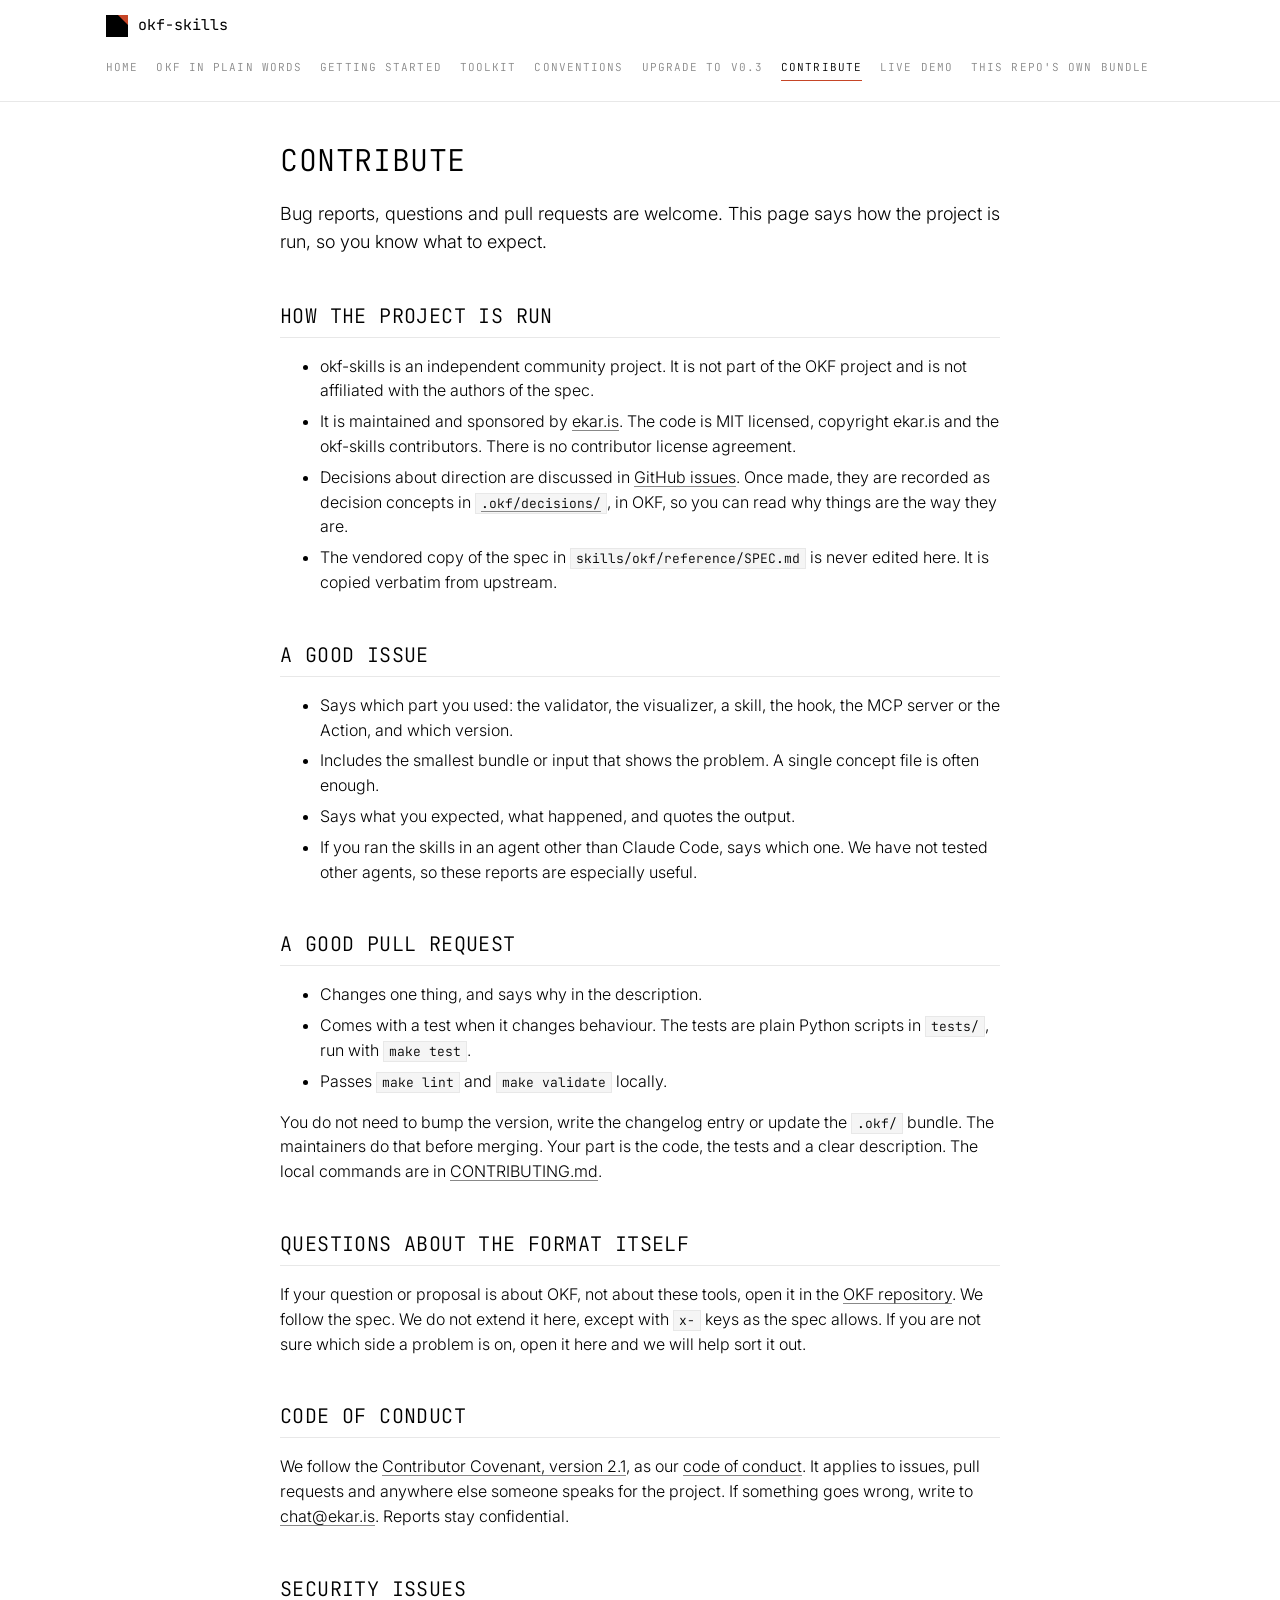
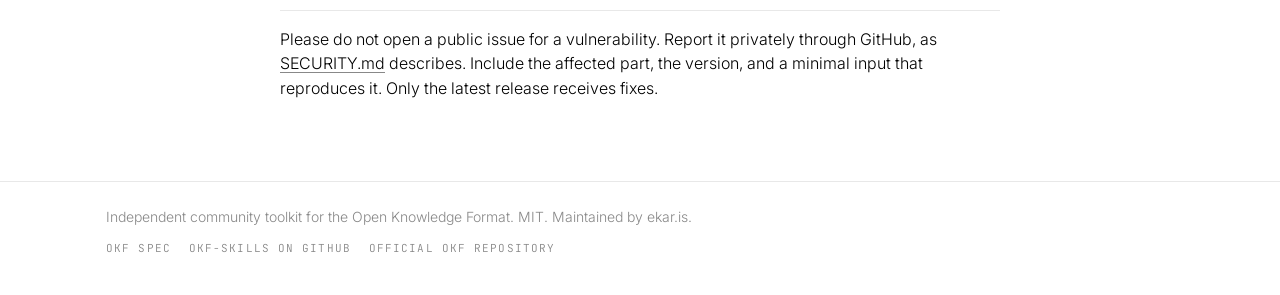
==== docs/contribute.html @ 90dc4126 "docs: a hand-written documentation site for GitHub Pages" ====
<!doctype html>
<html lang="en">
<head>
<meta charset="utf-8">
<meta name="viewport" content="width=device-width,initial-scale=1">
<title>Contribute · okf-skills</title>
<meta name="description" content="How okf-skills is run, what makes a good issue or pull request, and where spec questions and security reports go.">
<meta property="og:title" content="Contribute · okf-skills">
<meta property="og:description" content="How okf-skills is run, what makes a good issue or pull request, and where spec questions and security reports go.">
<meta property="og:type" content="website">
<meta property="og:url" content="https://ekar-is.github.io/okf-skills/contribute.html">
<meta property="og:image" content="https://ekar-is.github.io/okf-skills/assets/og.png">
<meta name="twitter:card" content="summary_large_image">
<meta name="twitter:image" content="https://ekar-is.github.io/okf-skills/assets/og.png">
<link rel="canonical" href="https://ekar-is.github.io/okf-skills/contribute.html">
<link rel="preconnect" href="https://fonts.googleapis.com">
<link rel="preconnect" href="https://fonts.gstatic.com" crossorigin>
<link rel="stylesheet" href="https://fonts.googleapis.com/css2?family=Inter:wght@300;400&amp;family=JetBrains+Mono:wght@300;400&amp;display=swap">
<link rel="stylesheet" href="assets/site.css">
<script src="assets/site.js"></script>
</head>
<body>
<a class="skip" href="#main">Skip to content</a>
<header class="site-header">
<div class="bar">
<a class="brand" href="index.html"><svg viewBox="0 0 22 22" aria-hidden="true" focusable="false"><rect width="22" height="22" fill="currentColor"/><path d="M12 0H22V10Z" fill="#c64526"/></svg>okf-skills</a>
<button class="nav-toggle" type="button" aria-expanded="false" aria-controls="site-nav">Menu</button>
<nav id="site-nav" class="site-nav" aria-label="Site">
<ul>
<li><a href="index.html">Home</a></li>
<li><a href="format.html">OKF in plain words</a></li>
<li><a href="start.html">Getting started</a></li>
<li><a href="tools.html">Toolkit</a></li>
<li><a href="conventions.html">Conventions</a></li>
<li><a href="upgrade.html">Upgrade to v0.3</a></li>
<li><a href="contribute.html" aria-current="page">Contribute</a></li>
<li><a href="demo.html">Live demo</a></li>
<li><a href="self.html">This repo&#x27;s own bundle</a></li>
</ul>
</nav>
</div>
</header>
<main id="main">
<h1>Contribute</h1>

<p class="lede">Bug reports, questions and pull requests are welcome. This page says how the project is run, so you know what to expect.</p>

<h2 id="how">How the project is run</h2>

<ul>
<li>okf-skills is an independent community project. It is not part of the OKF project and is not affiliated with the authors of the spec.</li>
<li>It is maintained and sponsored by <a href="https://ekar.is">ekar.is</a>. The code is MIT licensed, copyright ekar.is and the okf-skills contributors. There is no contributor license agreement.</li>
<li>Decisions about direction are discussed in <a href="https://github.com/ekar-is/okf-skills/issues">GitHub issues</a>. Once made, they are recorded as decision concepts in <a href="https://github.com/ekar-is/okf-skills/tree/main/.okf/decisions"><code>.okf/decisions/</code></a>, in OKF, so you can read why things are the way they are.</li>
<li>The vendored copy of the spec in <code>skills/okf/reference/SPEC.md</code> is never edited here. It is copied verbatim from upstream.</li>
</ul>

<h2 id="issues">A good issue</h2>

<ul>
<li>Says which part you used: the validator, the visualizer, a skill, the hook, the MCP server or the Action, and which version.</li>
<li>Includes the smallest bundle or input that shows the problem. A single concept file is often enough.</li>
<li>Says what you expected, what happened, and quotes the output.</li>
<li>If you ran the skills in an agent other than Claude Code, says which one. We have not tested other agents, so these reports are especially useful.</li>
</ul>

<h2 id="prs">A good pull request</h2>

<ul>
<li>Changes one thing, and says why in the description.</li>
<li>Comes with a test when it changes behaviour. The tests are plain Python scripts in <code>tests/</code>, run with <code>make test</code>.</li>
<li>Passes <code>make lint</code> and <code>make validate</code> locally.</li>
</ul>

<p>You do not need to bump the version, write the changelog entry or update the <code>.okf/</code> bundle. The maintainers do that before merging. Your part is the code, the tests and a clear description. The local commands are in <a href="https://github.com/ekar-is/okf-skills/blob/main/CONTRIBUTING.md">CONTRIBUTING.md</a>.</p>

<h2 id="spec">Questions about the format itself</h2>

<p>If your question or proposal is about OKF, not about these tools, open it in the <a href="https://github.com/open-knowledge-format/open-knowledge-format/issues">OKF repository</a>. We follow the spec. We do not extend it here, except with <code>x-</code> keys as the spec allows. If you are not sure which side a problem is on, open it here and we will help sort it out.</p>

<h2 id="conduct">Code of conduct</h2>

<p>We follow the <a href="https://www.contributor-covenant.org/version/2/1/code_of_conduct/">Contributor Covenant, version 2.1</a>, as our <a href="https://github.com/ekar-is/okf-skills/blob/main/CODE_OF_CONDUCT.md">code of conduct</a>. It applies to issues, pull requests and anywhere else someone speaks for the project. If something goes wrong, write to <a href="mailto:chat@ekar.is">chat@ekar.is</a>. Reports stay confidential.</p>

<h2 id="security">Security issues</h2>

<p>Please do not open a public issue for a vulnerability. Report it privately through GitHub, as <a href="https://github.com/ekar-is/okf-skills/blob/main/SECURITY.md">SECURITY.md</a> describes. Include the affected part, the version, and a minimal input that reproduces it. Only the latest release receives fixes.</p>
</main>
<footer class="site-footer">
<div class="bar">
<p>Independent community toolkit for the Open Knowledge Format. MIT. Maintained by ekar.is.</p>
<ul>
<li><a href="https://github.com/open-knowledge-format/open-knowledge-format/blob/main/SPEC.md">OKF spec</a></li>
<li><a href="https://github.com/ekar-is/okf-skills">okf-skills on GitHub</a></li>
<li><a href="https://github.com/open-knowledge-format/open-knowledge-format">Official OKF repository</a></li>
</ul>
</div>
</footer>
</body>
</html>
---- docs/assets/site.css ----
/* okf-skills documentation site. One stylesheet, no build step. */

:root {
  --bg: #ffffff;
  --fg: #000000;
  --muted: #888888;
  --border: #e8e8e8;
  --plate: #f5f5f5;
  --accent: #c64526;
  --accent-deep: #a53c21;
  --mono: "JetBrains Mono", ui-monospace, SFMono-Regular, Menlo, Consolas, monospace;
  --sans: "Inter", system-ui, -apple-system, "Segoe UI", Roboto, sans-serif;
  --measure: 72ch;
  --gutter: 16px;
  color-scheme: light dark;
}

@media (prefers-color-scheme: dark) {
  :root {
    --bg: #000000;
    --fg: #ffffff;
    --muted: #a0a0a0;
    --border: #333333;
    --plate: #111111;
    --accent: #e0603f;
    --accent-deep: #c64526;
  }
}

*, *::before, *::after { box-sizing: border-box; border-radius: 0; }

html { -webkit-text-size-adjust: 100%; }

body {
  margin: 0;
  background: var(--bg);
  color: var(--fg);
  font-family: var(--sans);
  font-weight: 300;
  font-size: 16px;
  line-height: 1.55;
  overflow-wrap: break-word;
}

::selection { background: var(--accent); color: #ffffff; }

a { color: inherit; text-decoration: underline; text-decoration-thickness: 1px; text-underline-offset: 3px; text-decoration-color: var(--muted); }
a:hover { text-decoration-color: var(--accent); }
:focus-visible { outline: 2px solid var(--accent); outline-offset: 2px; }

strong, b { font-weight: 400; }

.skip {
  position: absolute; left: -9999px; top: 0;
  background: var(--fg); color: var(--bg); padding: 8px 12px;
  font-family: var(--mono); font-size: 12px;
}
.skip:focus { left: var(--gutter); top: 8px; z-index: 10; }

/* Header */

.site-header { border-bottom: 1px solid var(--border); }
.site-header .bar {
  max-width: 1100px; margin: 0 auto; padding: 14px var(--gutter);
  display: flex; align-items: center; justify-content: space-between; gap: 16px; flex-wrap: wrap;
}
.brand {
  display: inline-flex; align-items: center; gap: 10px;
  font-family: var(--mono); font-size: 15px; font-weight: 400; text-decoration: none;
}
.brand svg { width: 22px; height: 22px; flex: none; }
.nav-toggle {
  display: none; background: none; color: var(--fg);
  border: 1px solid var(--border); padding: 6px 10px; cursor: pointer;
  font-family: var(--mono); font-size: 11px; letter-spacing: 0.1em; text-transform: uppercase;
}
.site-nav ul { list-style: none; margin: 0; padding: 0; display: flex; flex-wrap: wrap; gap: 4px 18px; }
.site-nav a {
  font-family: var(--mono); font-size: 11px; letter-spacing: 0.1em; text-transform: uppercase;
  text-decoration: none; color: var(--muted); padding: 4px 0; display: inline-block;
}
.site-nav a:hover, .site-nav a[aria-current="page"] { color: var(--fg); }
.site-nav a[aria-current="page"] { border-bottom: 1px solid var(--accent); }

/* Content */

main { max-width: calc(var(--measure) + 2 * var(--gutter)); margin: 0 auto; padding: 40px var(--gutter) 64px; }

h1, h2, h3 {
  font-family: var(--mono); font-weight: 300; letter-spacing: 0.02em; line-height: 1.25;
}
h1 { font-size: 30px; text-transform: uppercase; margin: 0 0 20px; }
h2 { font-size: 20px; text-transform: uppercase; margin: 48px 0 16px; padding-bottom: 8px; border-bottom: 1px solid var(--border); }
h3 { font-size: 15px; font-weight: 400; margin: 32px 0 10px; }
h2 a, h3 a { text-decoration: none; }

.lede { font-size: 18px; margin: 0 0 24px; }

.label {
  font-family: var(--mono); font-size: 10.5px; letter-spacing: 0.1em; text-transform: uppercase; color: var(--muted);
}

p, ul, ol { margin: 0 0 16px; }
li { margin-bottom: 6px; }

code, kbd, pre { font-family: var(--mono); font-size: 13px; }
:not(pre) > code { background: var(--plate); padding: 1px 5px; border: 1px solid var(--border); }

figure.file, figure.code { margin: 0 0 20px; }
figure.file figcaption, figure.code figcaption {
  font-family: var(--mono); font-size: 10.5px; letter-spacing: 0.1em; text-transform: uppercase; color: var(--muted);
  margin-bottom: 4px;
}
pre {
  background: var(--plate); border: 1px solid var(--border);
  padding: 14px 16px; margin: 0 0 20px; overflow-x: auto; line-height: 1.5;
}
figure pre { margin: 0; }

/* Tables */

.table-wrap { overflow-x: auto; margin: 0 0 20px; border: 1px solid var(--border); }
table { border-collapse: collapse; width: 100%; font-size: 14.5px; }
th, td { text-align: left; vertical-align: top; padding: 9px 12px; border-bottom: 1px solid var(--border); }
tr:last-child td { border-bottom: 0; }
th {
  font-family: var(--mono); font-weight: 400; font-size: 10.5px; letter-spacing: 0.1em; text-transform: uppercase;
  color: var(--muted); background: var(--plate);
}

/* Callouts */

.callout { border: 1px solid var(--border); padding: 14px 16px; margin: 0 0 24px; }
.callout > .label { display: block; margin-bottom: 6px; }
.callout p:last-child, .callout ul:last-child { margin-bottom: 0; }
.callout.strong { border-color: var(--fg); }
.callout.warn { border-color: var(--accent); }
.callout.warn > .label { color: var(--accent); }

/* Cards */

.cards { display: grid; grid-template-columns: repeat(auto-fill, minmax(220px, 1fr)); gap: 12px; margin: 0 0 24px; }
.card {
  display: block; border: 1px solid var(--border); padding: 14px 16px; text-decoration: none;
}
.card:hover { border-color: var(--fg); }
.card .label { display: block; margin-bottom: 6px; }
.card span:last-child { display: block; }

/* Diagrams */

figure.diagram { margin: 0 0 24px; }
figure.diagram svg { display: block; width: 100%; max-width: 560px; height: auto; color: var(--fg); }
figure.diagram figcaption { font-size: 14px; color: var(--muted); margin-top: 6px; }
.svg-muted { color: var(--muted); }
.svg-accent { color: var(--accent); }

/* Footer */

.site-footer { border-top: 1px solid var(--border); }
.site-footer .bar {
  max-width: 1100px; margin: 0 auto; padding: 24px var(--gutter) 32px; font-size: 14px; color: var(--muted);
}
.site-footer p { margin: 0 0 8px; }
.site-footer ul { list-style: none; padding: 0; margin: 0; display: flex; flex-wrap: wrap; gap: 4px 18px; }
.site-footer a { font-family: var(--mono); font-size: 11px; letter-spacing: 0.1em; text-transform: uppercase; text-decoration: none; }
.site-footer a:hover { color: var(--fg); }

/* Mobile */

@media (max-width: 860px) {
  .nav-toggle { display: inline-block; }
  .js .site-nav { display: none; width: 100%; }
  .js .site-nav.open { display: block; }
  .site-nav ul { flex-direction: column; gap: 0; }
  .site-nav li { border-top: 1px solid var(--border); margin: 0; }
  .site-nav a { padding: 10px 0; display: block; }
  .site-nav a[aria-current="page"] { border-bottom: 0; color: var(--accent); }
  main { padding-top: 28px; }
  h1 { font-size: 24px; }
  h2 { font-size: 17px; }
}

/* Wide comparison tables scroll sideways on narrow screens instead of crushing columns. */
.table-wrap.wide table { min-width: 680px; }
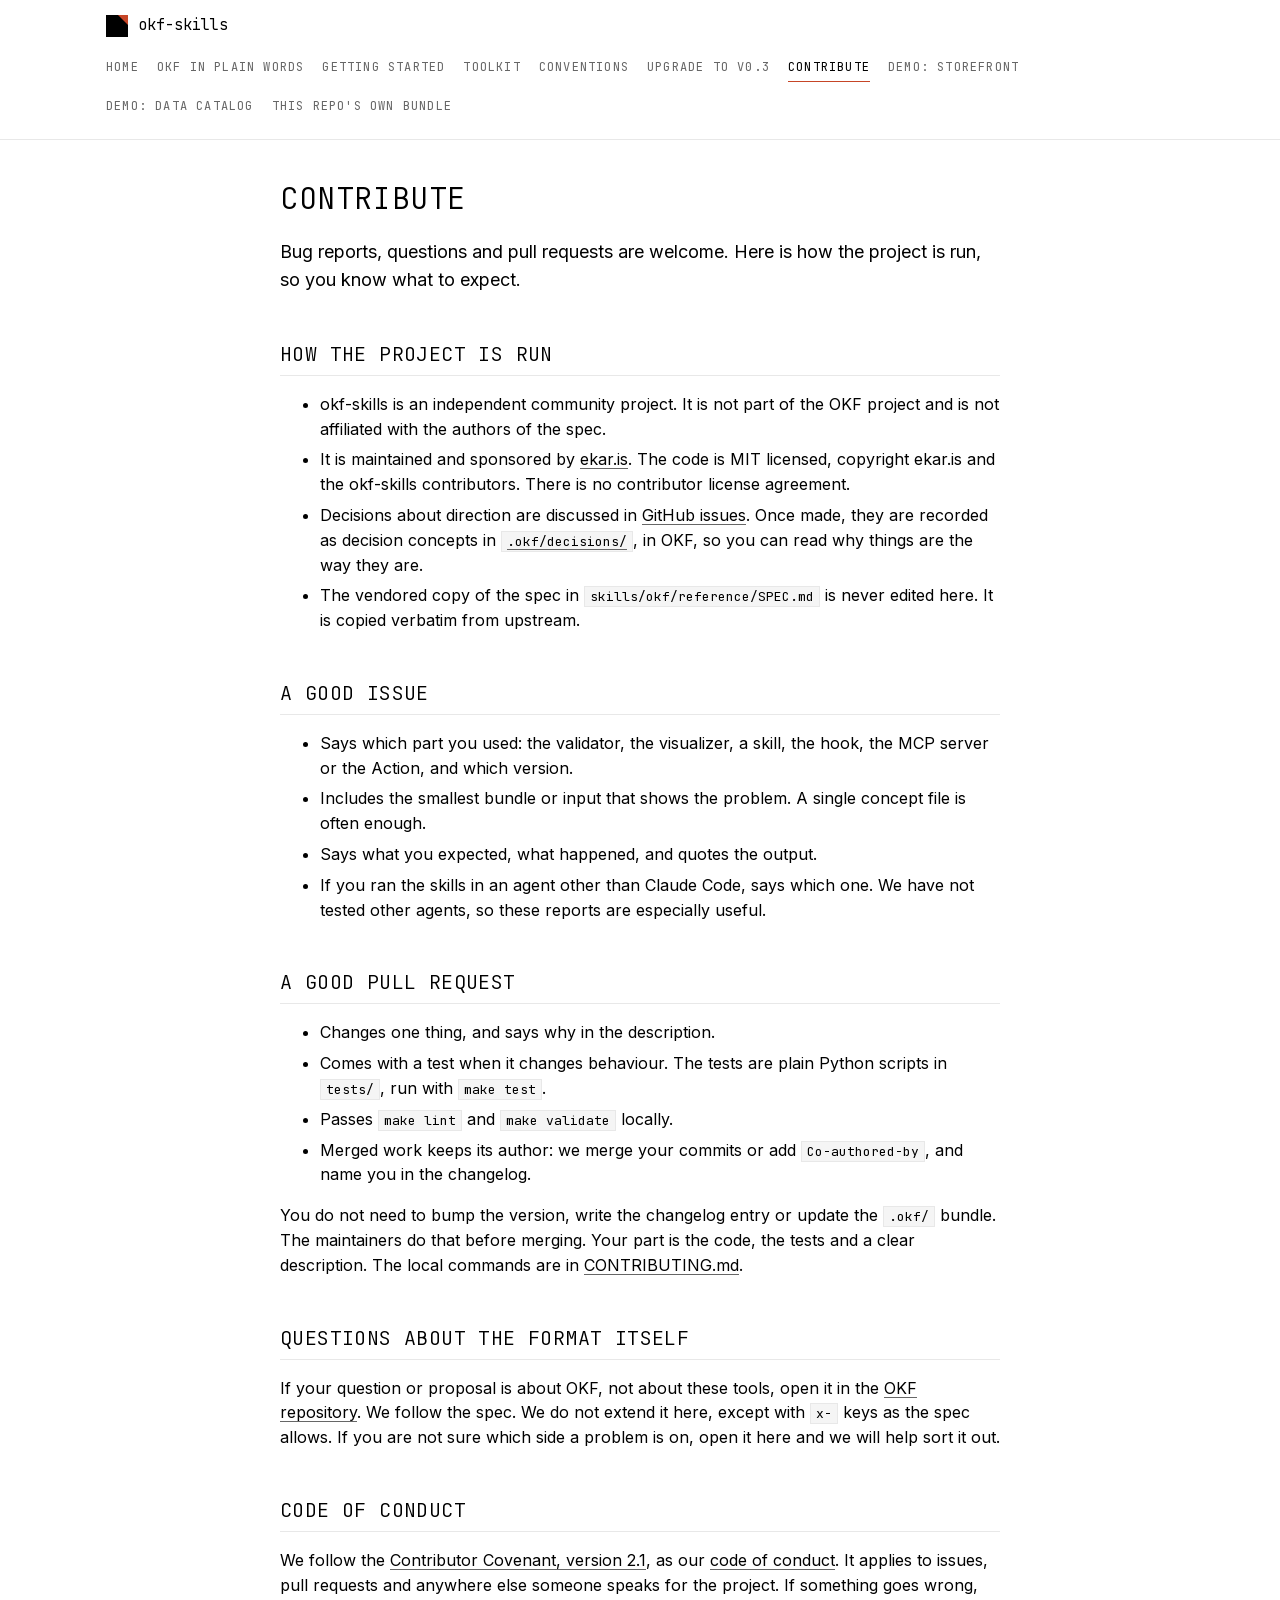
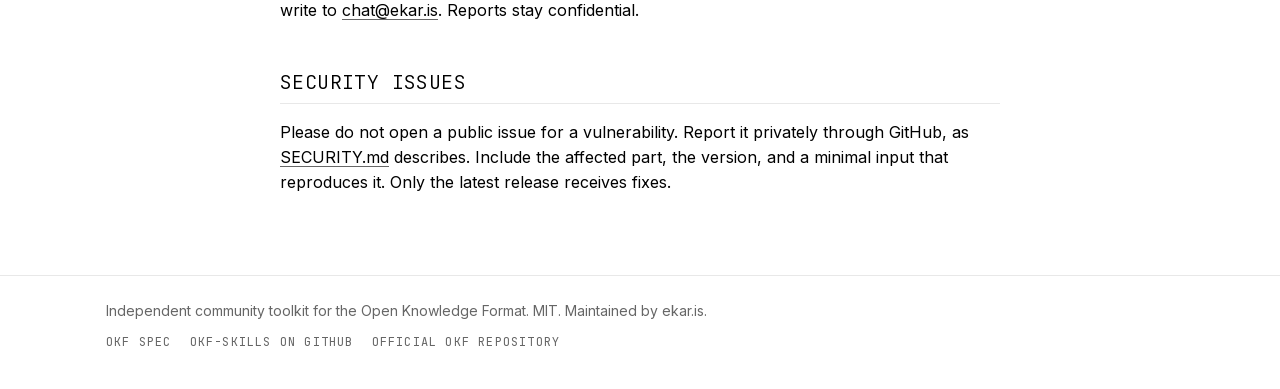
==== commit f56d1e2f: "docs: apply the final review to the documentation site Accurate path and benchmark claims, the negat" ====
--- a/docs/contribute.html
+++ b/docs/contribute.html
@@ -13,9 +13,6 @@
 <meta name="twitter:card" content="summary_large_image">
 <meta name="twitter:image" content="https://ekar-is.github.io/okf-skills/assets/og.png">
 <link rel="canonical" href="https://ekar-is.github.io/okf-skills/contribute.html">
-<link rel="preconnect" href="https://fonts.googleapis.com">
-<link rel="preconnect" href="https://fonts.gstatic.com" crossorigin>
-<link rel="stylesheet" href="https://fonts.googleapis.com/css2?family=Inter:wght@300;400&amp;family=JetBrains+Mono:wght@300;400&amp;display=swap">
 <link rel="stylesheet" href="assets/site.css">
 <script src="assets/site.js"></script>
 </head>
@@ -34,7 +31,8 @@
 <li><a href="conventions.html">Conventions</a></li>
 <li><a href="upgrade.html">Upgrade to v0.3</a></li>
 <li><a href="contribute.html" aria-current="page">Contribute</a></li>
-<li><a href="demo.html">Live demo</a></li>
+<li><a href="demo.html">Demo: storefront</a></li>
+<li><a href="catalog.html">Demo: data catalog</a></li>
 <li><a href="self.html">This repo&#x27;s own bundle</a></li>
 </ul>
 </nav>
@@ -43,7 +41,7 @@
 <main id="main">
 <h1>Contribute</h1>
 
-<p class="lede">Bug reports, questions and pull requests are welcome. This page says how the project is run, so you know what to expect.</p>
+<p class="lede">Bug reports, questions and pull requests are welcome. Here is how the project is run, so you know what to expect.</p>
 
 <h2 id="how">How the project is run</h2>
 
@@ -69,6 +67,7 @@
 <li>Changes one thing, and says why in the description.</li>
 <li>Comes with a test when it changes behaviour. The tests are plain Python scripts in <code>tests/</code>, run with <code>make test</code>.</li>
 <li>Passes <code>make lint</code> and <code>make validate</code> locally.</li>
+<li>Merged work keeps its author: we merge your commits or add <code>Co-authored-by</code>, and name you in the changelog.</li>
 </ul>
 
 <p>You do not need to bump the version, write the changelog entry or update the <code>.okf/</code> bundle. The maintainers do that before merging. Your part is the code, the tests and a clear description. The local commands are in <a href="https://github.com/ekar-is/okf-skills/blob/main/CONTRIBUTING.md">CONTRIBUTING.md</a>.</p>
--- a/docs/assets/site.css
+++ b/docs/assets/site.css
@@ -1,9 +1,20 @@
 /* okf-skills documentation site. One stylesheet, no build step. */
+
+/* Self-hosted fonts (SIL OFL 1.1, licenses next to the files): the site loads
+   nothing from third-party origins. Latin subset, variable weight. */
+@font-face {
+  font-family: "Inter"; font-style: normal; font-weight: 100 900; font-display: swap;
+  src: url("fonts/inter-latin.woff2") format("woff2");
+}
+@font-face {
+  font-family: "JetBrains Mono"; font-style: normal; font-weight: 100 800; font-display: swap;
+  src: url("fonts/jetbrains-mono-latin.woff2") format("woff2");
+}
 
 :root {
   --bg: #ffffff;
   --fg: #000000;
-  --muted: #888888;
+  --muted: #666666;
   --border: #e8e8e8;
   --plate: #f5f5f5;
   --accent: #c64526;
@@ -36,7 +47,7 @@
   background: var(--bg);
   color: var(--fg);
   font-family: var(--sans);
-  font-weight: 300;
+  font-weight: 400;
   font-size: 16px;
   line-height: 1.55;
   overflow-wrap: break-word;
@@ -48,7 +59,7 @@
 a:hover { text-decoration-color: var(--accent); }
 :focus-visible { outline: 2px solid var(--accent); outline-offset: 2px; }
 
-strong, b { font-weight: 400; }
+strong, b { font-weight: 600; }
 
 .skip {
   position: absolute; left: -9999px; top: 0;
@@ -72,11 +83,11 @@
 .nav-toggle {
   display: none; background: none; color: var(--fg);
   border: 1px solid var(--border); padding: 6px 10px; cursor: pointer;
-  font-family: var(--mono); font-size: 11px; letter-spacing: 0.1em; text-transform: uppercase;
+  font-family: var(--mono); font-size: 12px; letter-spacing: 0.1em; text-transform: uppercase;
 }
 .site-nav ul { list-style: none; margin: 0; padding: 0; display: flex; flex-wrap: wrap; gap: 4px 18px; }
 .site-nav a {
-  font-family: var(--mono); font-size: 11px; letter-spacing: 0.1em; text-transform: uppercase;
+  font-family: var(--mono); font-size: 12px; letter-spacing: 0.1em; text-transform: uppercase;
   text-decoration: none; color: var(--muted); padding: 4px 0; display: inline-block;
 }
 .site-nav a:hover, .site-nav a[aria-current="page"] { color: var(--fg); }
@@ -97,7 +108,7 @@
 .lede { font-size: 18px; margin: 0 0 24px; }
 
 .label {
-  font-family: var(--mono); font-size: 10.5px; letter-spacing: 0.1em; text-transform: uppercase; color: var(--muted);
+  font-family: var(--mono); font-size: 12px; letter-spacing: 0.1em; text-transform: uppercase; color: var(--muted);
 }
 
 p, ul, ol { margin: 0 0 16px; }
@@ -108,11 +119,11 @@
 
 figure.file, figure.code { margin: 0 0 20px; }
 figure.file figcaption, figure.code figcaption {
-  font-family: var(--mono); font-size: 10.5px; letter-spacing: 0.1em; text-transform: uppercase; color: var(--muted);
+  font-family: var(--mono); font-size: 12px; letter-spacing: 0.1em; text-transform: uppercase; color: var(--muted);
   margin-bottom: 4px;
 }
 pre {
-  background: var(--plate); border: 1px solid var(--border);
+  background-color: var(--plate); border: 1px solid var(--border);
   padding: 14px 16px; margin: 0 0 20px; overflow-x: auto; line-height: 1.5;
 }
 figure pre { margin: 0; }
@@ -124,7 +135,7 @@
 th, td { text-align: left; vertical-align: top; padding: 9px 12px; border-bottom: 1px solid var(--border); }
 tr:last-child td { border-bottom: 0; }
 th {
-  font-family: var(--mono); font-weight: 400; font-size: 10.5px; letter-spacing: 0.1em; text-transform: uppercase;
+  font-family: var(--mono); font-weight: 400; font-size: 12px; letter-spacing: 0.1em; text-transform: uppercase;
   color: var(--muted); background: var(--plate);
 }
 
@@ -150,7 +161,14 @@
 /* Diagrams */
 
 figure.diagram { margin: 0 0 24px; }
-figure.diagram svg { display: block; width: 100%; max-width: 560px; height: auto; color: var(--fg); }
+figure.diagram svg { display: block; width: 100%; max-width: 600px; height: auto; color: var(--fg); }
+/* The bundle tree: annotations are unreadable once scaled to a phone, so narrow
+   screens get the bare tree and read the annotations in the caption. */
+figure.diagram svg.diagram-narrow { display: none; max-width: 260px; }
+@media (max-width: 600px) {
+  figure.diagram svg.diagram-wide { display: none; }
+  figure.diagram svg.diagram-narrow { display: block; }
+}
 figure.diagram figcaption { font-size: 14px; color: var(--muted); margin-top: 6px; }
 .svg-muted { color: var(--muted); }
 .svg-accent { color: var(--accent); }
@@ -163,7 +181,7 @@
 }
 .site-footer p { margin: 0 0 8px; }
 .site-footer ul { list-style: none; padding: 0; margin: 0; display: flex; flex-wrap: wrap; gap: 4px 18px; }
-.site-footer a { font-family: var(--mono); font-size: 11px; letter-spacing: 0.1em; text-transform: uppercase; text-decoration: none; }
+.site-footer a { font-family: var(--mono); font-size: 12px; letter-spacing: 0.1em; text-transform: uppercase; text-decoration: none; }
 .site-footer a:hover { color: var(--fg); }
 
 /* Mobile */
@@ -181,5 +199,32 @@
   h2 { font-size: 17px; }
 }
 
+/* Scroll hint: a shadow on the right edge while there is more content to the
+   right. The "local" layers cover it once you scroll to the end. CSS only. */
+pre, .table-wrap {
+  background-image:
+    linear-gradient(to left, var(--plate), var(--plate)),
+    linear-gradient(to left, rgba(0, 0, 0, 0.18), rgba(0, 0, 0, 0));
+  background-position: right center, right center;
+  background-repeat: no-repeat;
+  background-size: 24px 100%, 12px 100%;
+  background-attachment: local, scroll;
+}
+.table-wrap { background-color: var(--bg); }
+.table-wrap {
+  background-image:
+    linear-gradient(to left, var(--bg), var(--bg)),
+    linear-gradient(to left, rgba(0, 0, 0, 0.18), rgba(0, 0, 0, 0));
+}
+@media (prefers-color-scheme: dark) {
+  pre, .table-wrap { background-image:
+    linear-gradient(to left, var(--plate), var(--plate)),
+    linear-gradient(to left, rgba(255, 255, 255, 0.22), rgba(255, 255, 255, 0)); }
+  .table-wrap { background-image:
+    linear-gradient(to left, var(--bg), var(--bg)),
+    linear-gradient(to left, rgba(255, 255, 255, 0.22), rgba(255, 255, 255, 0)); }
+}
+pre:focus-visible, .table-wrap:focus-visible { outline: 2px solid var(--accent); outline-offset: 2px; }
+
 /* Wide comparison tables scroll sideways on narrow screens instead of crushing columns. */
 .table-wrap.wide table { min-width: 680px; }
